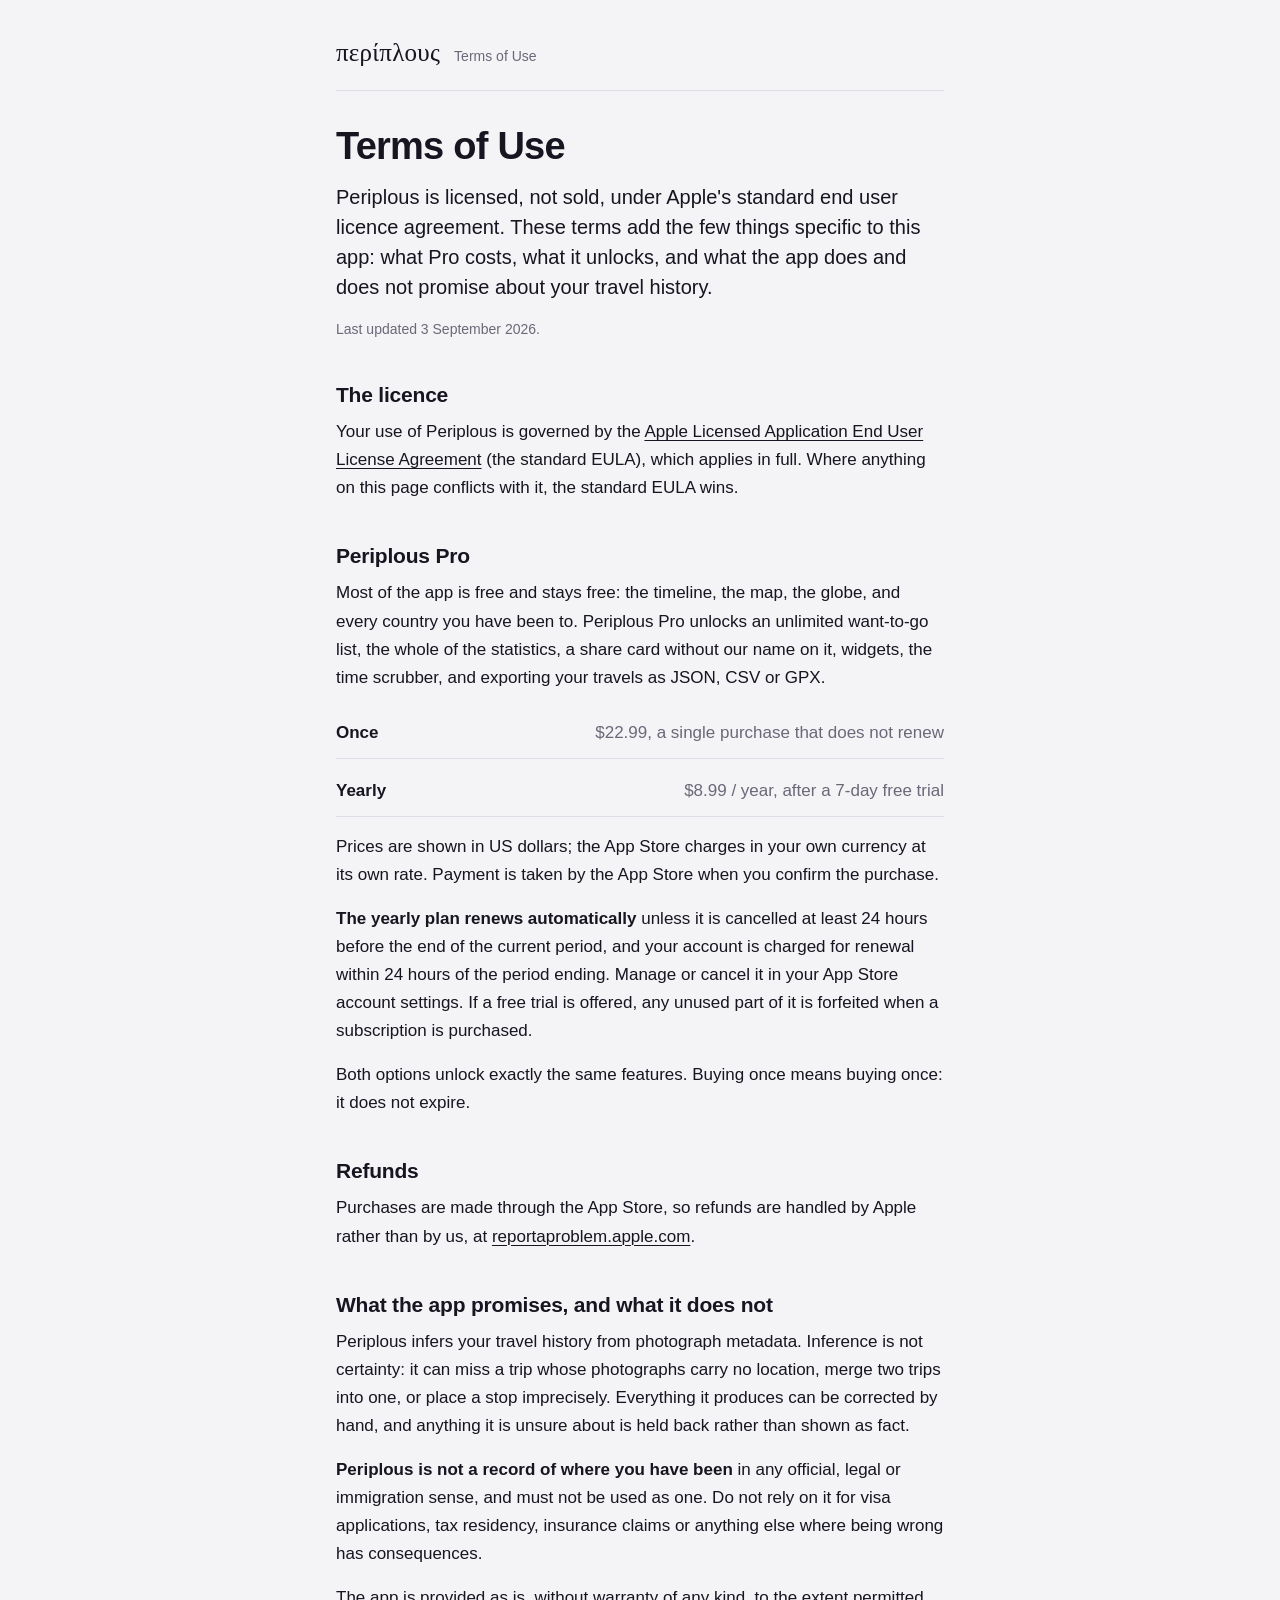
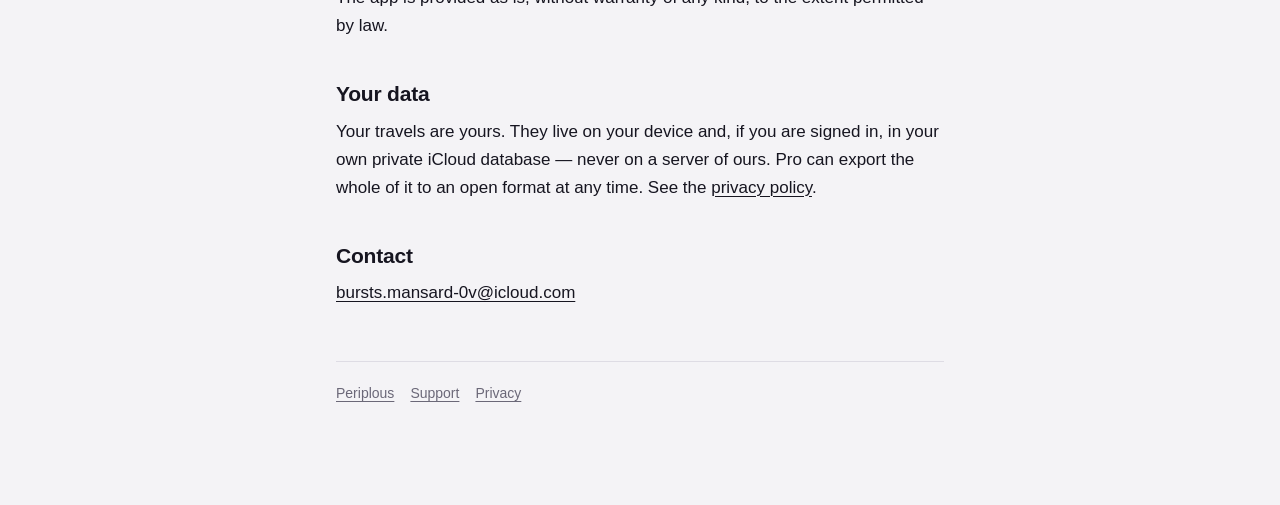
==== docs/terms.html @ c1776db7 "The pages Periplous needs before it can be submitted Four: what the app is, the privacy policy (whic" ====
<!doctype html>
<html lang="en">
<head>
<meta charset="utf-8">
<meta name="viewport" content="width=device-width, initial-scale=1">
<title>Periplous — Terms of Use</title>
<meta name="description" content="Terms of Use for Periplous, including the standard Apple licensed application end user licence agreement and the terms of Periplous Pro.">
<link rel="stylesheet" href="style.css">
</head>
<body>
<div class="wrap">

  <div class="masthead">
    <a class="brand" href="./">περίπλους</a>
    <span class="tag">Terms of Use</span>
  </div>

  <h1>Terms of Use</h1>

  <p class="lead">Periplous is licensed, not sold, under Apple's standard
  end user licence agreement. These terms add the few things specific to this
  app: what Pro costs, what it unlocks, and what the app does and does not
  promise about your travel history.</p>

  <p class="small">Last updated 3 September 2026.</p>

  <h2>The licence</h2>

  <p>Your use of Periplous is governed by the
  <a href="https://www.apple.com/legal/internet-services/itunes/dev/stdeula/">Apple
  Licensed Application End User License Agreement</a> (the standard EULA), which
  applies in full. Where anything on this page conflicts with it, the standard
  EULA wins.</p>

  <h2>Periplous Pro</h2>

  <p>Most of the app is free and stays free: the timeline, the map, the globe,
  and every country you have been to. Periplous Pro unlocks an unlimited
  want-to-go list, the whole of the statistics, a share card without our name on
  it, widgets, the time scrubber, and exporting your travels as JSON, CSV or
  GPX.</p>

  <ul class="plans">
    <li><span class="name">Once</span> <span class="price">$22.99, a single purchase that does not renew</span></li>
    <li><span class="name">Yearly</span> <span class="price">$8.99 / year, after a 7-day free trial</span></li>
  </ul>

  <p>Prices are shown in US dollars; the App Store charges in your own currency
  at its own rate. Payment is taken by the App Store when you confirm the
  purchase.</p>

  <p><strong>The yearly plan renews automatically</strong> unless it is
  cancelled at least 24 hours before the end of the current period, and your
  account is charged for renewal within 24 hours of the period ending. Manage or
  cancel it in your App Store account settings. If a free trial is offered, any
  unused part of it is forfeited when a subscription is purchased.</p>

  <p>Both options unlock exactly the same features. Buying once means buying
  once: it does not expire.</p>

  <h2>Refunds</h2>

  <p>Purchases are made through the App Store, so refunds are handled by Apple
  rather than by us, at
  <a href="https://reportaproblem.apple.com/">reportaproblem.apple.com</a>.</p>

  <h2>What the app promises, and what it does not</h2>

  <p>Periplous infers your travel history from photograph metadata. Inference is
  not certainty: it can miss a trip whose photographs carry no location, merge
  two trips into one, or place a stop imprecisely. Everything it produces can be
  corrected by hand, and anything it is unsure about is held back rather than
  shown as fact.</p>

  <p><strong>Periplous is not a record of where you have been</strong> in any
  official, legal or immigration sense, and must not be used as one. Do not rely
  on it for visa applications, tax residency, insurance claims or anything else
  where being wrong has consequences.</p>

  <p>The app is provided as is, without warranty of any kind, to the extent
  permitted by law.</p>

  <h2>Your data</h2>

  <p>Your travels are yours. They live on your device and, if you are signed in,
  in your own private iCloud database — never on a server of ours. Pro can
  export the whole of it to an open format at any time. See the
  <a href="privacy.html">privacy policy</a>.</p>

  <h2>Contact</h2>

  <p><a href="mailto:bursts.mansard-0v@icloud.com">bursts.mansard-0v@icloud.com</a></p>

  <footer>
    <nav>
      <a href="./">Periplous</a>
      <a href="support.html">Support</a>
      <a href="privacy.html">Privacy</a>
    </nav>
  </footer>

</div>
</body>
</html>
---- docs/style.css ----
/* Periplous — the app's own chrome, which is deliberately almost colourless.
   Sediment: the product has no palette, because every saturated colour in it is
   sampled from the user's own photographs. A website cannot sample anything, so
   the only colour here is the strata band — a fixed set standing in for the
   ones an app would take from you. Tokens match Periplous/DesignSystem. */

:root {
  color-scheme: light dark;

  --void:     #F4F3F6;
  --shelf:    #FFFFFF;
  --ink:      #161520;
  --label:    #6B6878;
  --hairline: #DEDCE4;
  --wanted:   #B8860B;

  --serif: ui-serif, "New York", Georgia, "Iowan Old Style", serif;
  --sans: -apple-system, BlinkMacSystemFont, "Segoe UI", Roboto, Helvetica, Arial, sans-serif;
}

@media (prefers-color-scheme: dark) {
  :root {
    --void:     #0E0D12;
    --shelf:    #1A1822;
    --ink:      #EFEDF2;
    --label:    #8A8794;
    --hairline: #242230;
    --wanted:   #E8C46A;
  }
}

* { box-sizing: border-box; }
html { -webkit-text-size-adjust: 100%; }

body {
  margin: 0;
  background: var(--void);
  color: var(--ink);
  font: 400 17px/1.65 var(--sans);
  -webkit-font-smoothing: antialiased;
}

.wrap { max-width: 660px; margin: 0 auto; padding: 40px 26px 90px; }

a { color: var(--ink); text-decoration-thickness: 1px; text-underline-offset: 3px; }
a:hover { color: var(--wanted); }

.masthead {
  display: flex; align-items: baseline; gap: 14px; flex-wrap: wrap;
  padding-bottom: 22px; border-bottom: 1px solid var(--hairline);
}
.brand {
  font: 400 25px/1 var(--serif); color: var(--ink);
  text-decoration: none; letter-spacing: .01em;
}
.tag { font-size: 14px; color: var(--label); }

h1 { font: 600 38px/1.12 var(--sans); letter-spacing: -.02em; margin: 34px 0 14px; }
h2 { font: 600 21px/1.3 var(--sans); letter-spacing: -.01em; margin: 40px 0 10px; }
h3 { font: 600 17px/1.4 var(--sans); margin: 26px 0 6px; }

.lead { font-size: 20px; line-height: 1.5; color: var(--ink); }
p { margin: 0 0 16px; }
p, li { color: var(--ink); }
.soft { color: var(--label); }
small, .small { font-size: 14px; color: var(--label); }

/* The strata spine, which is the app's signature: one band per trip, as tall
   as the trip was long. Here it is only a rule that happens to be striped. */
.strata {
  display: flex; height: 8px; border-radius: 4px; overflow: hidden;
  margin: 26px 0 8px;
}
.strata i { display: block; height: 100%; }

ul { padding-left: 20px; margin: 0 0 16px; }
li { margin: 0 0 7px; }

.plans { list-style: none; padding: 0; }
.plans li {
  display: flex; justify-content: space-between; gap: 16px;
  padding: 11px 0; border-bottom: 1px solid var(--hairline);
}
.plans .name { font-weight: 600; }
.plans .price { color: var(--label); text-align: right; }

.greek { font-family: var(--serif); font-size: 1.06em; }

.card {
  background: var(--shelf); border: 1px solid var(--hairline);
  border-radius: 14px; padding: 18px 20px; margin: 0 0 16px;
}

footer {
  margin-top: 54px; padding-top: 20px;
  border-top: 1px solid var(--hairline);
  font-size: 14px; color: var(--label);
}
footer a { color: var(--label); }
footer nav { display: flex; gap: 16px; flex-wrap: wrap; margin-bottom: 10px; }
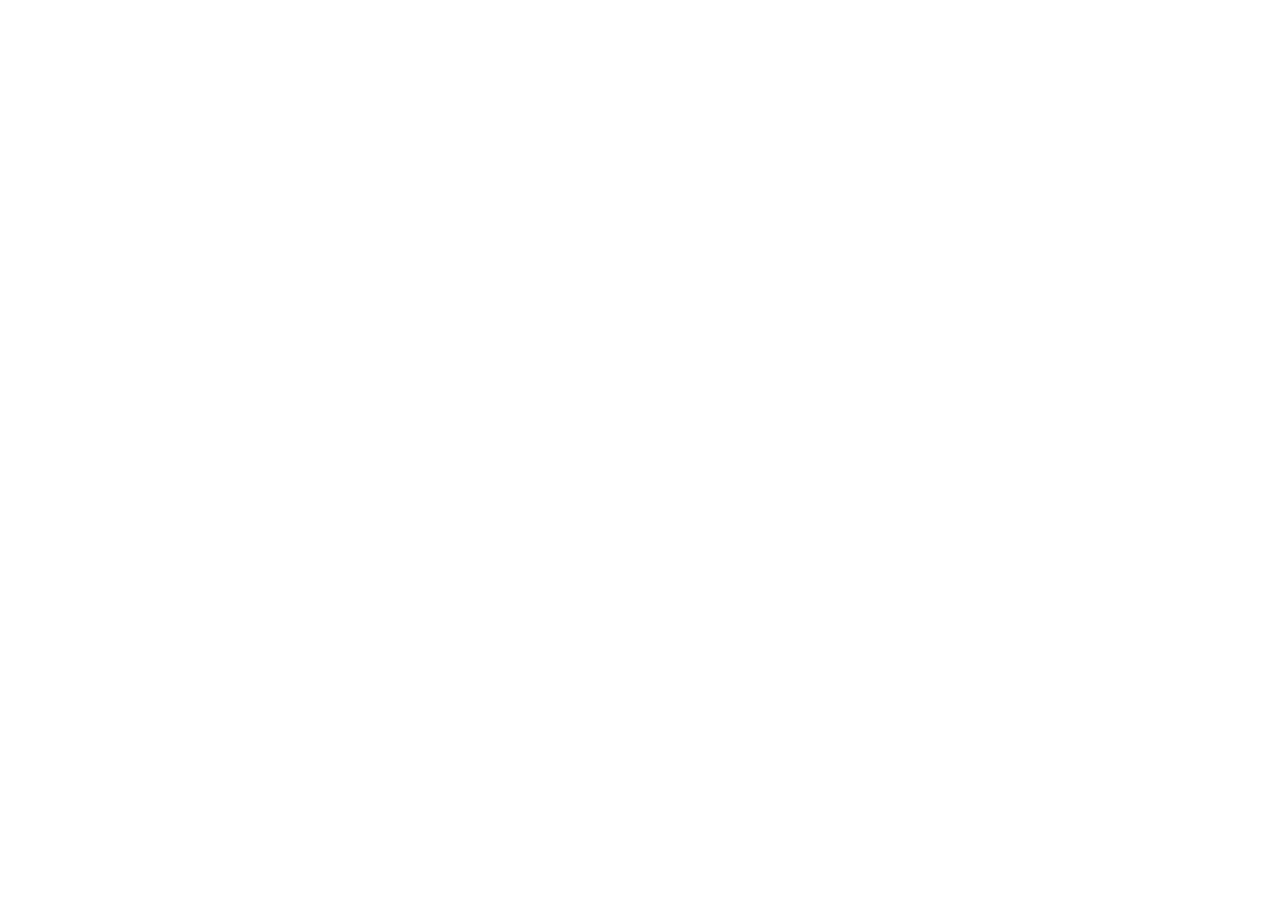
==== commit 31693ee5: "Privacy/terms moved to georgiosstavropoulos.com Co-Authored-By: Claude Sonnet 5.5 <noreply@anthropic" ====
--- a/docs/terms.html
+++ b/docs/terms.html
@@ -1,104 +1,28 @@
 <!doctype html>
-<html lang="en">
+<html lang="en-GB">
 <head>
 <meta charset="utf-8">
 <meta name="viewport" content="width=device-width, initial-scale=1">
-<title>Periplous — Terms of Use</title>
-<meta name="description" content="Terms of Use for Periplous, including the standard Apple licensed application end user licence agreement and the terms of Periplous Pro.">
-<link rel="stylesheet" href="style.css">
+<title>This page has moved</title>
+<meta name="robots" content="noindex">
+<meta http-equiv="refresh" content="0; url=https://www.georgiosstavropoulos.com/terms#periplous">
+<link rel="canonical" href="https://www.georgiosstavropoulos.com/terms#periplous">
+<style>
+  :root { color-scheme: dark; }
+  body { margin: 0; min-height: 100vh; display: flex; align-items: center; justify-content: center;
+    background: #0e0f12; color: #e6e7ea; font-family: -apple-system, BlinkMacSystemFont, "Segoe UI", Helvetica, Arial, sans-serif;
+    line-height: 1.6; padding: 24px; box-sizing: border-box; }
+  main { max-width: 480px; }
+  h1 { font-size: 1.5rem; margin: 0 0 12px; }
+  a { color: #7db4ff; word-break: break-all; }
+</style>
 </head>
 <body>
-<div class="wrap">
-
-  <div class="masthead">
-    <a class="brand" href="./">περίπλους</a>
-    <span class="tag">Terms of Use</span>
-  </div>
-
-  <h1>Terms of Use</h1>
-
-  <p class="lead">Periplous is licensed, not sold, under Apple's standard
-  end user licence agreement. These terms add the few things specific to this
-  app: what Pro costs, what it unlocks, and what the app does and does not
-  promise about your travel history.</p>
-
-  <p class="small">Last updated 3 September 2026.</p>
-
-  <h2>The licence</h2>
-
-  <p>Your use of Periplous is governed by the
-  <a href="https://www.apple.com/legal/internet-services/itunes/dev/stdeula/">Apple
-  Licensed Application End User License Agreement</a> (the standard EULA), which
-  applies in full. Where anything on this page conflicts with it, the standard
-  EULA wins.</p>
-
-  <h2>Periplous Pro</h2>
-
-  <p>Most of the app is free and stays free: the timeline, the map, the globe,
-  and every country you have been to. Periplous Pro unlocks an unlimited
-  want-to-go list, the whole of the statistics, a share card without our name on
-  it, widgets, the time scrubber, and exporting your travels as JSON, CSV or
-  GPX.</p>
-
-  <ul class="plans">
-    <li><span class="name">Once</span> <span class="price">$22.99, a single purchase that does not renew</span></li>
-    <li><span class="name">Yearly</span> <span class="price">$8.99 / year, after a 7-day free trial</span></li>
-  </ul>
-
-  <p>Prices are shown in US dollars; the App Store charges in your own currency
-  at its own rate. Payment is taken by the App Store when you confirm the
-  purchase.</p>
-
-  <p><strong>The yearly plan renews automatically</strong> unless it is
-  cancelled at least 24 hours before the end of the current period, and your
-  account is charged for renewal within 24 hours of the period ending. Manage or
-  cancel it in your App Store account settings. If a free trial is offered, any
-  unused part of it is forfeited when a subscription is purchased.</p>
-
-  <p>Both options unlock exactly the same features. Buying once means buying
-  once: it does not expire.</p>
-
-  <h2>Refunds</h2>
-
-  <p>Purchases are made through the App Store, so refunds are handled by Apple
-  rather than by us, at
-  <a href="https://reportaproblem.apple.com/">reportaproblem.apple.com</a>.</p>
-
-  <h2>What the app promises, and what it does not</h2>
-
-  <p>Periplous infers your travel history from photograph metadata. Inference is
-  not certainty: it can miss a trip whose photographs carry no location, merge
-  two trips into one, or place a stop imprecisely. Everything it produces can be
-  corrected by hand, and anything it is unsure about is held back rather than
-  shown as fact.</p>
-
-  <p><strong>Periplous is not a record of where you have been</strong> in any
-  official, legal or immigration sense, and must not be used as one. Do not rely
-  on it for visa applications, tax residency, insurance claims or anything else
-  where being wrong has consequences.</p>
-
-  <p>The app is provided as is, without warranty of any kind, to the extent
-  permitted by law.</p>
-
-  <h2>Your data</h2>
-
-  <p>Your travels are yours. They live on your device and, if you are signed in,
-  in your own private iCloud database — never on a server of ours. Pro can
-  export the whole of it to an open format at any time. See the
-  <a href="privacy.html">privacy policy</a>.</p>
-
-  <h2>Contact</h2>
-
-  <p><a href="mailto:bursts.mansard-0v@icloud.com">bursts.mansard-0v@icloud.com</a></p>
-
-  <footer>
-    <nav>
-      <a href="./">Periplous</a>
-      <a href="support.html">Support</a>
-      <a href="privacy.html">Privacy</a>
-    </nav>
-  </footer>
-
-</div>
+<main>
+  <h1>This page has moved</h1>
+  <p>The terms of service for this app now lives on georgiosstavropoulos.com. If you are not redirected automatically, please follow this link:</p>
+  <p><a href="https://www.georgiosstavropoulos.com/terms#periplous">https://www.georgiosstavropoulos.com/terms#periplous</a></p>
+</main>
+<script>location.replace("https://www.georgiosstavropoulos.com/terms#periplous");</script>
 </body>
 </html>
